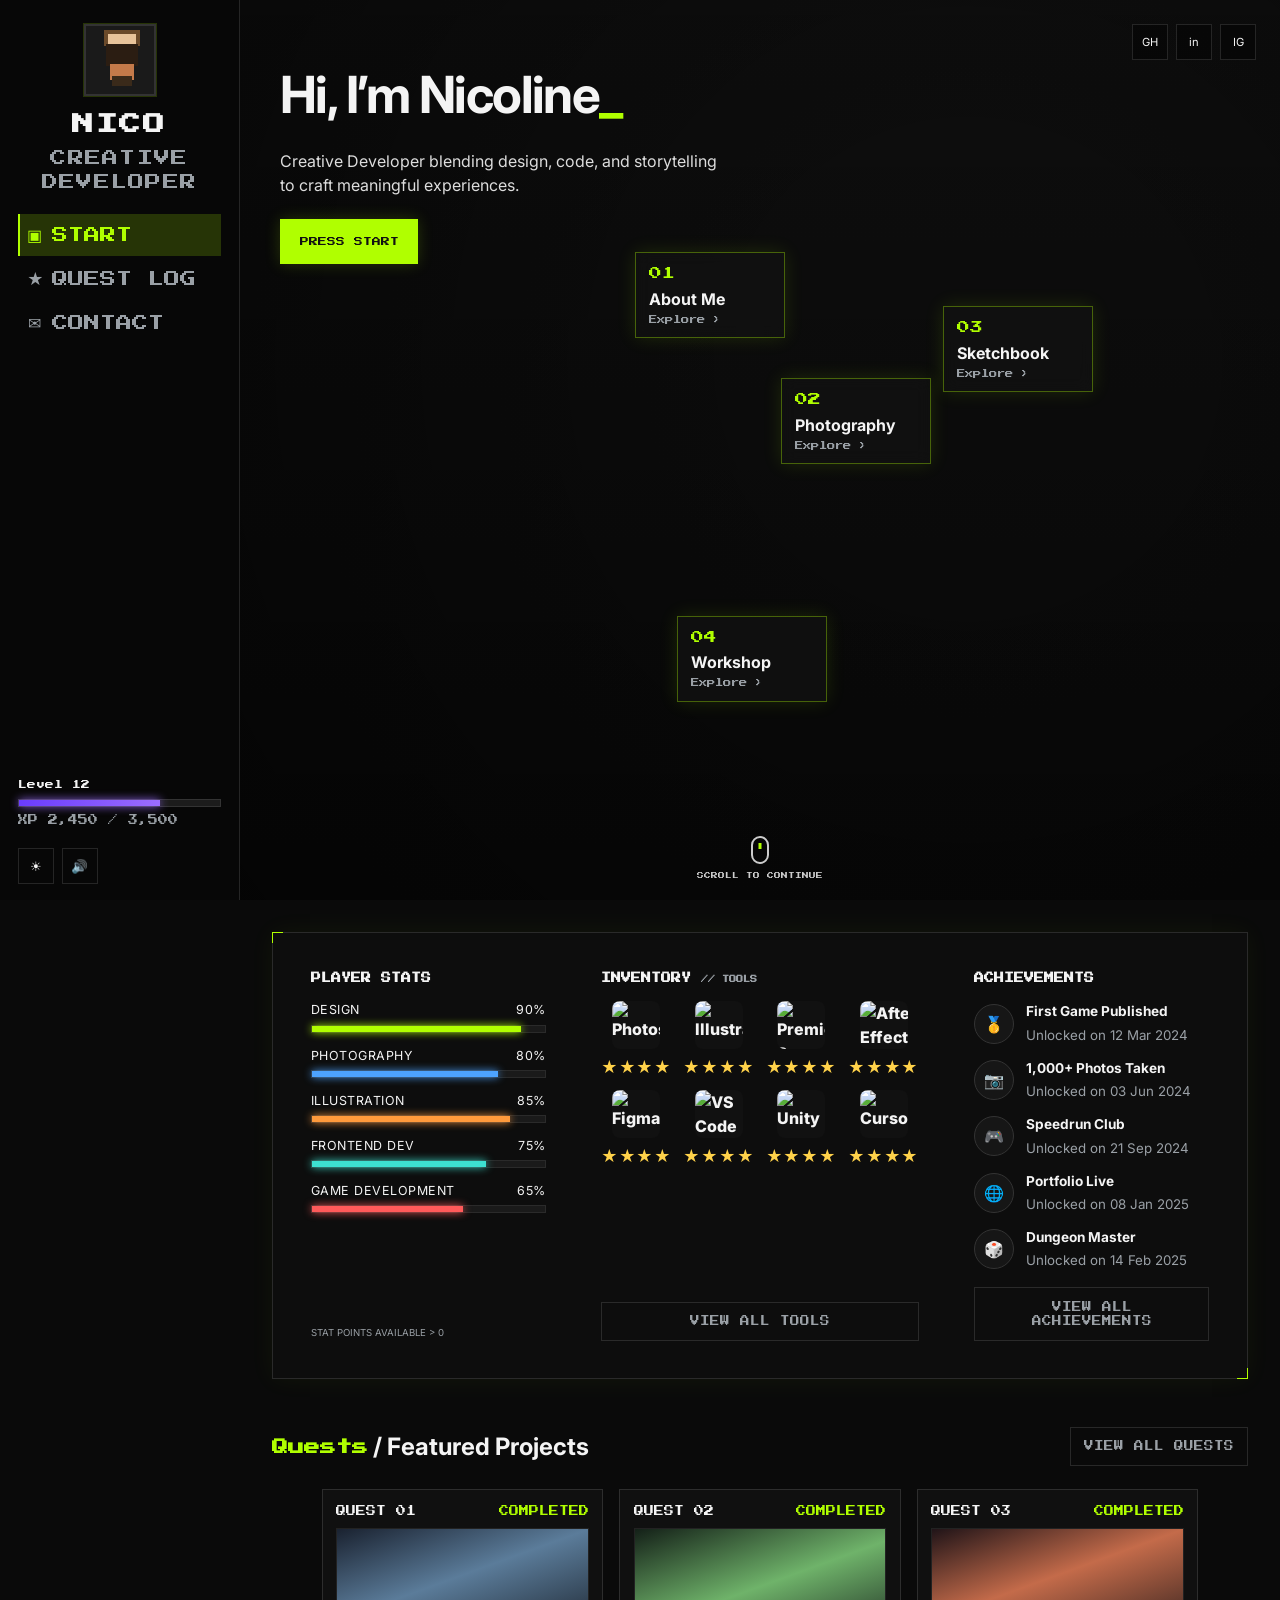
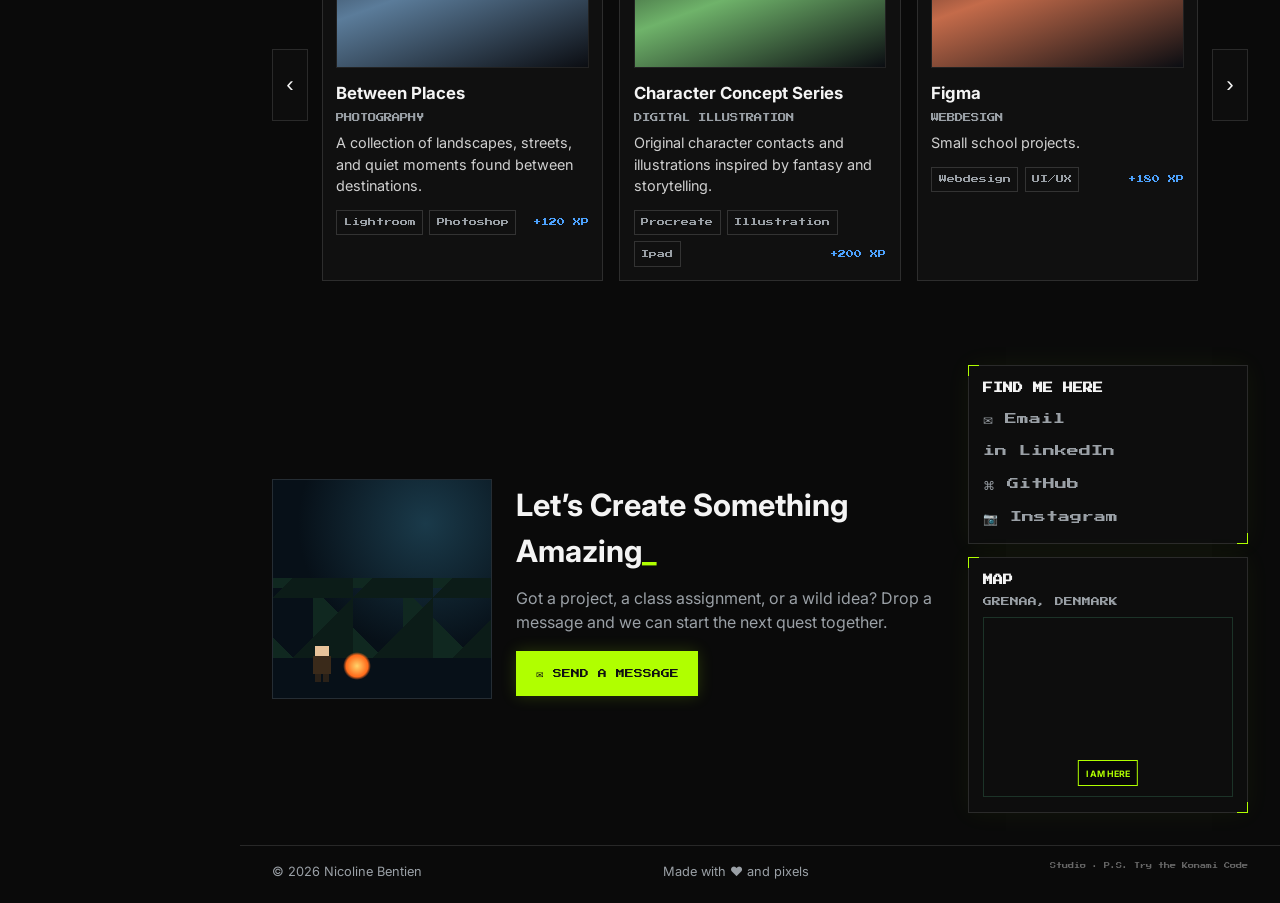
==== Home-page.html @ 32f0dfa7 "Add files via upload" ====
<!DOCTYPE html>
<html lang="en">
<head>
  <!--
    HEAD = the "behind the scenes" of the page.
    Browsers read this first: fonts, CSS file, page title, and how it should
    look on phones.
  -->
  <meta charset="UTF-8">
  <meta name="viewport" content="width=device-width, initial-scale=1.0">
  <title>NICO — Creative Developer</title>

  <!-- Google Fonts: Inter = readable body text. Press Start 2P = pixel/game titles. -->
  <link rel="preconnect" href="https://fonts.googleapis.com">
  <link rel="preconnect" href="https://fonts.gstatic.com" crossorigin>
  <link href="https://fonts.googleapis.com/css2?family=Inter:wght@400;500;600;700&family=Press+Start+2P&display=swap" rel="stylesheet">

  <!-- Your styles live in styles.css (this is the file the browser actually uses). -->
  <link rel="stylesheet" href="styles.css">
</head>

<body data-page="home">
  <!--
    ============================================================
    SIDEBAR
    Stays on the left while you scroll (position: sticky in CSS).
    You already started this in your first version — same idea,
    just with icons, XP bar, and links that jump to sections.
    ============================================================
  -->
  <aside id="Sidebar" class="sidebar">
    <a class="css-profile" href="#start">
      <!-- Put your own pixel portrait in assets/custom/avatar.png -->
      <div class="css-prof-pic">
        <img class="avatar-img" src="assets/custom/avatar.png" alt="Pixel avatar of Nicoline" />
        <div class="pixel-avatar" aria-hidden="true"></div>
      </div>
      <div class="Name-text">
        <h1 class="css-name">NICO</h1>
        <p class="css-role">Creative Developer</p>
      </div>
    </a>

    <!-- Navigation: Start, quest log, and contact stay here.
         About me / Photography / Sketchbook / Workshop live on the hotspot cards. -->
    <nav class="Nav-bar" aria-label="Main">
      <ul class="nav-text">
        <li><a class="nav-link is-active" href="#start" data-section="start"><span class="nav-ico" aria-hidden="true">▣</span> Start</a></li>
        <li><a class="nav-link" href="#quests" data-section="quests"><span class="nav-ico" aria-hidden="true">★</span> Quest log</a></li>
        <li><a class="nav-link" href="#contact" data-section="contact"><span class="nav-ico" aria-hidden="true">✉</span> Contact</a></li>
      </ul>
    </nav>

    <!-- Fake RPG progress so the sidebar feels like a game HUD. -->
    <div class="sidebar-stats">
      <p class="level-label">Level 12</p>
      <div class="xp-track" aria-hidden="true">
        <div class="xp-fill"></div>
      </div>
      <p class="xp-text">XP 2,450 / 3,500</p>
    </div>

    <div class="sidebar-footer">
      <!-- These buttons are wired up in script.js -->
      <button type="button" id="theme-toggle" class="icon-btn" title="Toggle theme" aria-label="Toggle theme">☀</button>
      <button type="button" id="sound-toggle" class="icon-btn" title="Toggle sound" aria-label="Toggle sound" aria-pressed="true">🔊</button>
    </div>
  </aside>

  <!--
    ============================================================
    MAIN CONTENT
    Everything to the right of the sidebar: hero, stats, quests, contact.
    ============================================================
  -->
  <main class="main">

    <!--
      HERO / START
      Full-screen intro. Background is a desk photo. The floating cards
      are "hotspots" that link to later sections, like clickable labels
      on objects in a game.
    -->
    <section id="start" class="hero">
      <div class="hero-bg" role="img" aria-label="Moody desk setup with laptop, camera, sketchbook and controller"></div>
      <div class="hero-dim"></div>

      <div class="hero-copy">
        <h2 class="hero-title">Hi, I’m Nicoline<span class="cursor">_</span></h2>
        <p class="hero-bio">Creative Developer blending design, code, and storytelling to craft meaningful experiences.</p>
        <a class="btn-start" href="#dashboard">Press Start</a>
      </div>

      <div class="hero-social">
        <a href="https://github.com" target="_blank" rel="noopener noreferrer" aria-label="GitHub">GH</a>
        <a href="https://linkedin.com" target="_blank" rel="noopener noreferrer" aria-label="LinkedIn">in</a>
        <a href="https://instagram.com" target="_blank" rel="noopener noreferrer" aria-label="Instagram">IG</a>
      </div>

      <!-- Hotspots: About me first, then the gallery underpages. -->
      <a class="hotspot hs-01" href="about.html">
        <span class="hs-num">01</span>
        <span class="hs-title">About Me</span>
        <span class="hs-link">Explore ›</span>
      </a>
      <a class="hotspot hs-02" href="photography.html">
        <span class="hs-num">02</span>
        <span class="hs-title">Photography</span>
        <span class="hs-link">Explore ›</span>
      </a>
      <a class="hotspot hs-03" href="sketchbook.html">
        <span class="hs-num">03</span>
        <span class="hs-title">Sketchbook</span>
        <span class="hs-link">Explore ›</span>
      </a>
      <a class="hotspot hs-04" href="workshop.html">
        <span class="hs-num">04</span>
        <span class="hs-title">Workshop</span>
        <span class="hs-link">Explore ›</span>
      </a>

      <a class="scroll-hint" href="#dashboard">
        <span class="mouse"></span>
        Scroll to continue
      </a>
    </section>

    <!--
      DASHBOARD
      Three columns like an RPG menu: skills, tools, achievements.
      Player stats, tools, and achievements stay on the home HUD.
      About me and the galleries open from the hotspot cards.
    -->
    <section id="dashboard" class="dashboard hud-box">
      <article class="panel">
        <h3 class="panel-title">Player Stats</h3>
        <ul class="stat-list">
          <li>
            <div class="stat-row"><span>Design</span><span>90%</span></div>
            <div class="bar"><span class="bar-fill bar-green" style="width:90%"></span></div>
          </li>
          <li>
            <div class="stat-row"><span>Photography</span><span>80%</span></div>
            <div class="bar"><span class="bar-fill bar-blue" style="width:80%"></span></div>
          </li>
          <li>
            <div class="stat-row"><span>Illustration</span><span>85%</span></div>
            <div class="bar"><span class="bar-fill bar-orange" style="width:85%"></span></div>
          </li>
          <li>
            <div class="stat-row"><span>Frontend Dev</span><span>75%</span></div>
            <div class="bar"><span class="bar-fill bar-cyan" style="width:75%"></span></div>
          </li>
          <li>
            <div class="stat-row"><span>Game Development</span><span>65%</span></div>
            <div class="bar"><span class="bar-fill bar-red" style="width:65%"></span></div>
          </li>
        </ul>
        <p class="panel-foot">Stat points available &gt; 0</p>
      </article>

      <article id="workshop" class="panel">
        <h3 class="panel-title">Inventory <span class="muted">// Tools</span></h3>
        <div class="tool-grid">
          <div class="tool-card">
            <span class="tool-badge"><img src="assets/tools/photoshop.svg" alt="Photoshop"></span>
            <span class="stars">★★★★</span>
          </div>
          <div class="tool-card">
            <span class="tool-badge"><img src="assets/tools/illustrator.svg" alt="Illustrator"></span>
            <span class="stars">★★★★</span>
          </div>
          <div class="tool-card">
            <span class="tool-badge"><img src="assets/tools/premiere.svg" alt="Premiere Pro"></span>
            <span class="stars">★★★★</span>
          </div>
          <div class="tool-card">
            <span class="tool-badge"><img src="assets/tools/after-effects.svg" alt="After Effects"></span>
            <span class="stars">★★★★</span>
          </div>
          <div class="tool-card">
            <span class="tool-badge"><img src="assets/tools/figma.svg" alt="Figma"></span>
            <span class="stars">★★★★</span>
          </div>
          <div class="tool-card">
            <span class="tool-badge"><img src="assets/tools/vscode.svg" alt="VS Code"></span>
            <span class="stars">★★★★</span>
          </div>
          <div class="tool-card">
            <span class="tool-badge"><img src="assets/tools/unity.svg" alt="Unity"></span>
            <span class="stars">★★★★</span>
          </div>
          <div class="tool-card">
            <span class="tool-badge"><img src="assets/tools/cursor.svg" alt="Cursor"></span>
            <span class="stars">★★★★</span>
          </div>
        </div>
        <a class="ghost-btn" href="#workshop">View all tools</a>
      </article>

      <article id="gallery" class="panel">
        <h3 class="panel-title">Achievements</h3>
        <ul class="achieve-list">
          <li>
            <span class="badge-icon gold">🥇</span>
            <div>
              <strong>First Game Published</strong>
              <small>Unlocked on 12 Mar 2024</small>
            </div>
          </li>
          <li>
            <span class="badge-icon blue">📷</span>
            <div>
              <strong>1,000+ Photos Taken</strong>
              <small>Unlocked on 03 Jun 2024</small>
            </div>
          </li>
          <li>
            <span class="badge-icon orange">🎮</span>
            <div>
              <strong>Speedrun Club</strong>
              <small>Unlocked on 21 Sep 2024</small>
            </div>
          </li>
          <li>
            <span class="badge-icon green">🌐</span>
            <div>
              <strong>Portfolio Live</strong>
              <small>Unlocked on 08 Jan 2025</small>
            </div>
          </li>
          <li>
            <span class="badge-icon purple">🎲</span>
            <div>
              <strong>Dungeon Master</strong>
              <small>Unlocked on 14 Feb 2025</small>
            </div>
          </li>
        </ul>
        <a class="ghost-btn" href="#gallery">View all achievements</a>
      </article>
    </section>

    <!-- Hidden landing spots so Sketchbook / Games nav still work. -->
    <div id="sketchbook" class="anchor-offset"></div>
    <div id="games" class="anchor-offset"></div>

    <!--
      QUEST LOG (featured projects)
      Each card = one project. The arrows slide the row in script.js.
    -->
    <section id="quests" class="quests">
      <div class="section-head">
        <h2><span class="pixel-kicker">Quests</span> / Featured Projects</h2>
        <a class="ghost-btn" href="#quests">View all quests</a>
      </div>

      <div class="quest-wrap">
        <button type="button" class="quest-arrow prev" aria-label="Previous projects">‹</button>

        <div class="quest-track" id="quest-track">
          <a class="quest-card" href="album.html?gallery=photography&amp;album=between-places" data-gallery="photography" data-album="between-places">
            <div class="quest-meta"><span>Quest 01</span><span class="tag-done">Completed</span></div>
            <div class="quest-art art-photo"><img class="quest-cover" alt=""></div>
            <h3>Between Places</h3>
            <p class="quest-cat">Photography</p>
            <p class="quest-desc">A collection of landscapes, streets, and quiet moments found between destinations.</p>
            <div class="quest-foot">
              <span class="chip">Lightroom</span>
              <span class="chip">Photoshop</span>
              <span class="xp">+120 XP</span>
            </div>
          </a>

          <a class="quest-card" href="album.html?gallery=sketchbook&amp;album=characters" data-gallery="sketchbook" data-album="characters">
            <div class="quest-meta"><span>Quest 02</span><span class="tag-done">Completed</span></div>
            <div class="quest-art art-web"><img class="quest-cover" alt=""></div>
            <h3>Character Concept Series</h3>
            <p class="quest-cat">Digital Illustration</p>
            <p class="quest-desc">Original character contacts and illustrations inspired by fantasy and storytelling.</p>
            <div class="quest-foot">
              <span class="chip">Procreate</span>
              <span class="chip">Illustration</span>
              <span class="chip">Ipad</span>
              <span class="xp">+200 XP</span>
            </div>
          </a>

          <a class="quest-card" href="album.html?gallery=workshop&amp;album=builds" data-gallery="workshop" data-album="builds">
            <div class="quest-meta"><span>Quest 03</span><span class="tag-done">Completed</span></div>
            <div class="quest-art art-game"><img class="quest-cover" alt=""></div>
            <h3>Figma</h3>
            <p class="quest-cat">Webdesign</p>
            <p class="quest-desc">Small school projects.</p>
            <div class="quest-foot">
              <span class="chip">Webdesign</span>
              <span class="chip">UI/UX</span>
              <span class="xp">+180 XP</span>
            </div>
          </a>
        </div>

        <button type="button" class="quest-arrow next" aria-label="Next projects">›</button>
      </div>
    </section>

    <!--
      CONTACT + FOOTER
      Left: campfire illustration (CSS). Center: call to action.
      Right: links + a fake mini-map.
    -->
    <section id="contact" class="contact">
      <div class="campfire" aria-hidden="true">
        <div class="camp-sky"></div>
        <div class="camp-mountains"></div>
        <div class="camp-fire"></div>
        <div class="camp-hero"></div>
      </div>

      <div class="contact-copy">
        <h2>Let’s Create Something Amazing<span class="cursor">_</span></h2>
        <p>Got a project, a class assignment, or a wild idea? Drop a message and we can start the next quest together.</p>
        <a class="btn-start" href="mailto:hello@example.com">✉ Send a message</a>
      </div>

      <div class="contact-side">
        <div class="hud-box mini">
          <h3 class="panel-title">Find Me Here</h3>
          <ul class="find-me">
            <li><a href="mailto:hello@example.com">✉ Email</a></li>
            <li><a href="https://linkedin.com" target="_blank" rel="noopener noreferrer">in LinkedIn</a></li>
            <li><a href="https://github.com" target="_blank" rel="noopener noreferrer">⌘ GitHub</a></li>
            <li><a href="https://instagram.com" target="_blank" rel="noopener noreferrer">📷 Instagram</a></li>
          </ul>
        </div>
        <div class="hud-box mini map-box">
          <h3 class="panel-title">Map</h3>
          <p class="map-caption" id="map-caption">Grenaa, Denmark</p>
          <div class="mini-map">
            <iframe
              id="location-map"
              title="Map of my current location"
              loading="lazy"
              referrerpolicy="no-referrer-when-downgrade"
              src="https://www.google.com/maps?q=56.4157,10.8783&z=12&output=embed"
            ></iframe>
            <span class="pin">I am here</span>
          </div>
        </div>
      </div>
    </section>

    <footer class="site-footer">
      <p>© 2026 Nicoline Bentien</p>
      <p>Made with ♥ and pixels</p>
      <p class="easter"><a href="studio.html">Studio</a> · P.S. Try the Konami Code</p>
    </footer>
  </main>

  <!-- Popup that appears if someone types ↑↑↓↓←→←→BA (see script.js). -->
  <div id="secret" class="secret" hidden>
    <p>SECRET UNLOCKED</p>
    <p class="secret-xp">+500 XP</p>
  </div>

  <script src="gallery-data.js"></script>
  <script src="script.js"></script>
</body>
</html>
---- styles.css ----
/* ============================================================
   GLOBAL SETUP
   These rules apply to the whole page: colors, fonts, and
   resetting default browser spacing.
   ============================================================ */

:root {
  --bg: #0a0a0a;
  --panel: rgba(18, 18, 18, 0.82);
  --text: #f4f4f4;
  --muted: #9aa0a6;
  --neon: #b0ff00;
  --neon-dim: rgba(176, 255, 0, 0.18);
  --line: rgba(255, 255, 255, 0.12);
  --sidebar-w: 240px;
  --blue: #4da3ff;
  --orange: #ff9a3c;
  --cyan: #3de0d0;
  --red: #ff5a5a;
  --purple: #9b6dff;
}

/* Light theme: script.js adds .light to <body> when you click the sun. */
body.light {
  --bg: #e8e6dc;
  --panel: rgba(255, 255, 255, 0.86);
  --text: #161616;
  --muted: #5a5a5a;
  --line: rgba(0, 0, 0, 0.12);
}

* {
  box-sizing: border-box;
  margin: 0;
  padding: 0;
}

html {
  scroll-behavior: smooth;
}

body {
  min-height: 100vh;
  display: flex;
  background: var(--bg);
  color: var(--text);
  font-family: Inter, system-ui, sans-serif;
  line-height: 1.5;
}

img {
  max-width: 100%;
  display: block;
}

a {
  color: inherit;
  text-decoration: none;
}

ul {
  list-style: none;
}

/* Pixel font for HUD labels (titles, buttons, stats). */
.About-me-section,
.panel-title,
.css-name,
.css-role,
.level-label,
.xp-text,
.btn-start,
.ghost-btn,
.nav-link,
.hs-num,
.hs-link,
.pixel-kicker,
.tag-done,
.chip,
.xp,
.quest-cat,
.quest-meta,
.easter,
.secret,
.scroll-hint,
.find-me a,
.map-caption {
  font-family: "Press Start 2P", monospace;
}

/* ============================================================
   SIDEBAR
   Fixed column on the left. flex-direction: column stacks
   avatar, menu, XP, then the tiny buttons at the bottom.
   ============================================================ */

.sidebar {
  position: sticky;
  top: 0;
  width: var(--sidebar-w);
  height: 100vh;
  flex-shrink: 0;
  display: flex;
  flex-direction: column;
  gap: 1.25rem;
  padding: 1.5rem 1.1rem 1rem;
  border-right: 1px solid var(--line);
  background: #070707;
  z-index: 20;
}

.css-profile {
  display: grid;
  justify-items: center;
  gap: 0.75rem;
  text-align: center;
}

.css-prof-pic {
  width: 72px;
  height: 72px;
  position: relative;
}

.avatar-img {
  position: absolute;
  inset: 0;
  width: 72px;
  height: 72px;
  object-fit: cover;
  image-rendering: pixelated;
  border: 2px solid #333;
  display: none;
  z-index: 1;
}

.avatar-img.is-ready {
  display: block;
}

.avatar-img.is-ready + .pixel-avatar {
  display: none;
}

/* Simple pixel character: stacked colored blocks. */
.pixel-avatar {
  width: 72px;
  height: 72px;
  image-rendering: pixelated;
  background:
    linear-gradient(#3a2a1a 0 10px, transparent 10px) 26px 50px / 20px 14px no-repeat,
    linear-gradient(#c47a4a 0 100%) 24px 38px / 24px 16px no-repeat,
    linear-gradient(#2b1d12 0 100%) 20px 18px / 32px 22px no-repeat,
    linear-gradient(#e8c39a 0 100%) 22px 8px / 28px 18px no-repeat,
    linear-gradient(#6b4a2a 0 100%) 18px 4px / 36px 16px no-repeat,
    #1a1a1a;
  border: 2px solid #333;
  box-shadow: 0 0 0 1px var(--neon-dim);
}

.css-name {
  font-size: 1.35rem;
  letter-spacing: 0.08em;
}

.css-role {
  margin-top: 0.35rem;
  font-size: 0.rem;
  color: var(--muted);
  letter-spacing: 0.08em;
  text-transform: uppercase;
}

.nav-text {
  display: flex;
  flex-direction: column;
  gap: 0.15rem;
}

.nav-link {
  display: flex;
  align-items: center;
  gap: 0.55rem;
  padding: 0.55rem 0.45rem;
  font-size: 0.rem;
  color: var(--muted);
  text-transform: uppercase;
  border-left: 2px solid transparent;
}

.nav-link:hover,
.nav-link.is-active {
  color: var(--neon);
  border-left-color: var(--neon);
  background: var(--neon-dim);
}

.nav-ico {
  width: 1rem;
  text-align: center;
  font-family: Inter, sans-serif;
}

.sidebar-stats {
  margin-top: auto;
}

.level-label {
  font-size: 0.55rem;
  margin-bottom: 0.45rem;
}

.xp-track {
  height: 8px;
  background: #1c1c1c;
  border: 1px solid #333;
}

.xp-fill {
  width: 70%;
  height: 100%;
  background: linear-gradient(90deg, #6a3cff, var(--purple));
  box-shadow: 0 0 10px var(--purple);
}

.xp-text {
  margin-top: 0.4rem;
  font-size: 0.62rem;
  color: var(--muted);
}

.sidebar-footer {
  display: flex;
  gap: 0.5rem;
}

.icon-btn {
  width: 36px;
  height: 36px;
  border: 1px solid var(--line);
  background: transparent;
  color: var(--text);
  cursor: pointer;
}

.icon-btn:hover,
.icon-btn[aria-pressed="false"] {
  border-color: var(--neon);
  color: var(--neon);
}

/* ============================================================
   MAIN + HERO
   flex: 1 makes this column fill the rest of the screen.
   The hero is 100vh so the desk photo fills the first view.
   ============================================================ */

.main {
  flex: 1;
  min-width: 0;
}

.hero {
  position: relative;
  min-height: 100vh;
  overflow: hidden;
}

.hero-bg {
  position: absolute;
  inset: 0;
  background:
    linear-gradient(180deg, rgba(0, 0, 0, 0.2), rgba(0, 0, 0, 0.55)),
    url("https://images.unsplash.com/photo-1516321318423-f06f85e504b3?auto=format&fit=crop&w=1800&q=80") center / cover no-repeat,
    #111;
}

.hero-dim {
  position: absolute;
  inset: 0;
  background: radial-gradient(circle at 70% 40%, transparent 20%, rgba(0, 0, 0, 0.45) 100%);
  pointer-events: none;
}

.hero-copy {
  position: relative;
  z-index: 2;
  max-width: 520px;
  padding: 3.5rem 2.5rem 0;
}

.hero-title {
  font-size: clamp(2rem, 4vw, 3.4rem);
  font-weight: 700;
  letter-spacing: -0.03em;
}

.cursor {
  color: var(--neon);
  animation: blink 1s steps(1) infinite;
}

@keyframes blink {
  50% { opacity: 0; }
}

.hero-bio {
  margin: 1rem 0 1.4rem;
  color: #ddd;
}

.btn-start {
  display: inline-block;
  padding: 0.85rem 1.1rem;
  border: 2px solid var(--neon);
  color: #111;
  background: var(--neon);
  font-size: 0.55rem;
  text-transform: uppercase;
  box-shadow: 0 0 16px var(--neon-dim);
}

.btn-start:hover {
  background: transparent;
  color: var(--neon);
}

.hero-social {
  position: absolute;
  top: 1.5rem;
  right: 1.5rem;
  z-index: 2;
  display: flex;
  gap: 0.5rem;
}

.hero-social a {
  width: 36px;
  height: 36px;
  display: grid;
  place-items: center;
  border: 1px solid var(--line);
  background: rgba(0, 0, 0, 0.4);
  font-size: 0.7rem;
}

/* Hotspots: glass cards placed with % so they sit over the photo. */
.hotspot {
  position: absolute;
  z-index: 2;
  min-width: 150px;
  padding: 0.7rem 0.8rem;
  background: var(--panel);
  border: 1px solid rgba(176, 255, 0, 0.35);
  backdrop-filter: blur(8px);
  box-shadow: 0 0 18px rgba(176, 255, 0, 0.12);
  display: grid;
  gap: 0.2rem;
}

.hotspot:hover {
  border-color: var(--neon);
  transform: translateY(-2px);
}

.hs-num {
  font-size: 0.80rem;
  color: var(--neon);
}

.hs-title {
  font-weight: 700;
}

.hs-link {
  font-size: 0.52rem;
  color: var(--muted);
}

.hs-01 { top: 28%; left: 38%; }
.hs-02 { top: 42%; left: 52%; }
.hs-03 { top: 34%; right: 18%; }
.hs-04 { bottom: 22%; left: 42%; }

.scroll-hint {
  position: absolute;
  left: 50%;
  bottom: 1.2rem;
  transform: translateX(-50%);
  z-index: 2;
  display: grid;
  justify-items: center;
  gap: 0.4rem;
  font-size: 0.42rem;
  color: #ccc;
  text-transform: uppercase;
}

.mouse {
  width: 18px;
  height: 28px;
  border: 2px solid #ccc;
  border-radius: 10px;
  position: relative;
}

.mouse::after {
  content: "";
  position: absolute;
  top: 5px;
  left: 50%;
  width: 3px;
  height: 6px;
  background: var(--neon);
  transform: translateX(-50%);
  animation: wheel 1.2s infinite;
}

@keyframes wheel {
  to { transform: translate(-50%, 8px); opacity: 0; }
}

/* ============================================================
   DASHBOARD (3 columns)
   hud-box draws the thin glowing border + corner ticks.
   ============================================================ */

.dashboard {
  display: grid;
  grid-template-columns: repeat(3, 1fr);
  gap: 1.25rem;
  margin: 2rem;
  padding: 1.25rem;
}

.hud-box {
  position: relative;
  border: 1px solid var(--line);
  background: #0d0d0d;
  box-shadow: 0 0 24px rgba(176, 255, 0, 0.05);
}

.hud-box::before,
.hud-box::after {
  content: "";
  position: absolute;
  width: 10px;
  height: 10px;
  border: 1px solid var(--neon);
}

.hud-box::before { top: -1px; left: -1px; border-right: 0; border-bottom: 0; }
.hud-box::after { bottom: -1px; right: -1px; border-left: 0; border-top: 0; }

.panel {
  padding: 1.1rem;
  display: flex;
  flex-direction: column;
  gap: 1rem;
}

.About-me-section {
	font-size: 1rem;
	text-transform: uppercase;
}

.panel-title {
  font-size: 0.62rem;
  text-transform: uppercase;
}

.muted {
  color: var(--muted);
  font-size: 0.45rem;
}

.stat-list {
  display: grid;
  gap: 0.85rem;
}

.stat-row {
  display: flex;
  justify-content: space-between;
  font-size: 0.78rem;
  text-transform: uppercase;
  letter-spacing: 0.04em;
}

.bar {
  margin-top: 0.3rem;
  height: 8px;
  background: #1a1a1a;
  border: 1px solid #2a2a2a;
}

.bar-fill {
  display: block;
  height: 100%;
}

.bar-green { background: var(--neon); box-shadow: 0 0 8px var(--neon); }
.bar-blue { background: var(--blue); box-shadow: 0 0 8px var(--blue); }
.bar-orange { background: var(--orange); box-shadow: 0 0 8px var(--orange); }
.bar-cyan { background: var(--cyan); box-shadow: 0 0 8px var(--cyan); }
.bar-red { background: var(--red); box-shadow: 0 0 8px var(--red); }

.panel-foot,
.ghost-btn {
  margin-top: auto;
  font-size: 0.6rem;
  color: var(--muted);
  text-transform: uppercase;
}

.ghost-btn {
  display: inline-block;
  padding: 0.7rem 0.8rem;
  border: 1px solid var(--line);
  text-align: center;
}

.ghost-btn:hover {
  border-color: var(--neon);
  color: var(--neon);
}

.tool-grid {
  display: grid;
  grid-template-columns: repeat(4, 1fr);
  gap: 0.7rem;
}

.tool-card {
  display: grid;
  justify-items: center;
  gap: 0.35rem;
}

.tool-badge {
  width: 48px;
  height: 48px;
  display: grid;
  place-items: center;
  font-weight: 800;
  border-radius: 8px;
  overflow: hidden;
  background: #111;
}

.tool-badge img {
  width: 100%;
  height: 100%;
  object-fit: contain;
}

.ps { background: #31a8ff; color: #003366; }
.ai { background: #ff9a00; color: #3a1d00; }
.pr { background: #9999ff; color: #1a1450; }
.ae { background: #9999ff; color: #1a1450; }
.fig { background: #1e1e1e; color: #a259ff; border: 1px solid #a259ff; }
.vs { background: #0078d4; color: #fff; }
.un { background: #222; color: #fff; border: 1px solid #888; }
.bl { background: #7b53c1; color: #fff; }

.stars {
  color: #ffd24a;
  font-size: 1rem;
  letter-spacing: 0.05em;
}

.achieve-list {
  display: grid;
  gap: 0.75rem;
}

.achieve-list li {
  display: flex;
  gap: 0.7rem;
  align-items: center;
}

.badge-icon {
  width: 40px;
  height: 40px;
  border-radius: 50%;
  display: grid;
  place-items: center;
  background: #161616;
  border: 1px solid #333;
}

.achieve-list strong {
  display: block;
  font-size: 0.85rem;
}

.achieve-list small {
  color: var(--muted);
}

.anchor-offset,
#start,
#quests,
#contact {
  scroll-margin-top: 1rem;
}

/* ============================================================
   QUESTS
   The track is a horizontal row. Overflow is hidden so only
   a few cards show; JS scrolls it left/right.
   ============================================================ */

.quests {
  padding: 1rem 2rem 3rem;
}

.section-head {
  display: flex;
  justify-content: space-between;
  align-items: center;
  gap: 1rem;
  margin-bottom: 1.2rem;
}

.pixel-kicker {
  color: var(--neon);
  font-size: 1rem;
}

.quest-wrap {
  display: grid;
  grid-template-columns: auto 1fr auto;
  align-items: center;
  gap: 0.6rem;
}

.quest-track {
  display: grid;
  grid-auto-flow: column;
  grid-auto-columns: minmax(280px, 1fr);
  gap: 1rem;
  overflow-x: auto;
  scroll-behavior: smooth;
  padding: 0.25rem;
}

.quest-card {
  display: block;
  border: 1px solid var(--line);
  background: #101010;
  padding: 0.85rem;
  color: inherit;
}

.quest-card:hover {
  border-color: var(--neon);
}

.quest-meta {
  display: flex;
  justify-content: space-between;
  font-size: 0.62rem;
  margin-bottom: 0.6rem;
  text-transform: uppercase;
}

.tag-done {
  color: var(--neon);
}

.quest-art {
  height: 140px;
  margin-bottom: 0.8rem;
  border: 1px solid #222;
  overflow: hidden;
  position: relative;
}

.quest-cover {
  width: 100%;
  height: 100%;
  object-fit: cover;
  object-position: center;
  display: none;
}

.quest-cover.is-ready {
  display: block;
}

.art-photo { background: linear-gradient(160deg, #1a2230, #5b7c9a 40%, #0b0d12); }
.art-web { background: linear-gradient(160deg, #142018, #6fb36a 45%, #0b0d12); }
.art-game { background: linear-gradient(160deg, #201418, #c46b4a 40%, #0b0d12); }

.quest-card h3 {
  font-size: 1.05rem;
}

.quest-cat {
  margin: 0.35rem 0 0.5rem;
  font-size: 0.52rem;
  color: var(--muted);
  text-transform: uppercase;
}

.quest-desc {
  color: #cfcfcf;
  font-size: 0.9rem;
  margin-bottom: 0.8rem;
}

.quest-foot {
  display: flex;
  flex-wrap: wrap;
  gap: 0.4rem;
  align-items: center;
}

.chip {
  font-size: 0.5rem;
  padding: 0.35rem 0.4rem;
  border: 1px solid #333;
  color: var(--muted);
}

.xp {
  margin-left: auto;
  font-size: 0.5rem;
  color: var(--blue);
}

.quest-arrow {
  width: 36px;
  height: 72px;
  border: 1px solid var(--line);
  background: #0d0d0d;
  color: var(--text);
  font-size: 1.4rem;
  cursor: pointer;
}

.quest-arrow:hover {
  border-color: var(--neon);
  color: var(--neon);
}

/* ============================================================
   CONTACT + FOOTER
   ============================================================ */

.contact {
  display: grid;
  grid-template-columns: 220px 1fr 280px;
  gap: 1.5rem;
  align-items: center;
  padding: 2rem;
}

.campfire {
  height: 220px;
  position: relative;
  overflow: hidden;
  border: 1px solid var(--line);
  background: #071018;
}

.camp-sky {
  position: absolute;
  inset: 0;
  background: radial-gradient(circle at 70% 20%, #1a3a4a 0, #071018 55%);
}

.camp-mountains {
  position: absolute;
  bottom: 40px;
  left: 0;
  right: 0;
  height: 80px;
  background:
    linear-gradient(135deg, transparent 50%, #0c1c18 50%) 0 20px / 80px 80px,
    linear-gradient(-135deg, transparent 50%, #102820 50%) 40px 10px / 90px 90px;
}

.camp-fire {
  position: absolute;
  bottom: 18px;
  left: 70px;
  width: 28px;
  height: 28px;
  background: radial-gradient(circle, #ffd36a, #ff6a1a 55%, transparent 70%);
  filter: blur(0.4px);
  animation: flicker 0.8s infinite alternate;
}

@keyframes flicker {
  to { transform: scale(1.15); opacity: 0.8; }
}

.camp-hero {
  position: absolute;
  bottom: 16px;
  left: 38px;
  width: 22px;
  height: 36px;
  background:
    linear-gradient(#e8c39a, #e8c39a) 4px 0 / 14px 10px no-repeat,
    linear-gradient(#3a2a1a, #3a2a1a) 2px 10px / 18px 18px no-repeat,
    linear-gradient(#2a2118, #2a2118) 4px 28px / 6px 8px no-repeat,
    linear-gradient(#2a2118, #2a2118) 12px 28px / 6px 8px no-repeat;
}

.contact-copy h2 {
  font-size: clamp(1.4rem, 2.4vw, 2rem);
  margin-bottom: 0.7rem;
}

.contact-copy p {
  color: var(--muted);
  margin-bottom: 1.1rem;
  max-width: 420px;
}

.contact-side {
  display: grid;
  gap: 0.8rem;
}

.mini {
  padding: 0.9rem;
}

.find-me {
  display: grid;
  gap: 0.55rem;
  margin-top: 0.7rem;
}

.find-me a {
  font-size: 0.75rem;
  color: var(--muted);
}

.find-me a:hover {
  color: var(--neon);
}

.map-caption {
  margin-top: 0.45rem;
  font-size: 0.55rem;
  color: var(--muted);
  text-transform: uppercase;
}

.mini-map {
  margin-top: 0.6rem;
  height: 180px;
  border: 1px solid #1c3328;
  position: relative;
  overflow: hidden;
}

.mini-map iframe {
  width: 100%;
  height: 100%;
  border: 0;
  filter: grayscale(0.25) saturate(0.9) brightness(0.85);
}

.pin {
  position: absolute;
  left: 50%;
  bottom: 10px;
  transform: translateX(-50%);
  font-size: 0.55rem;
  color: var(--neon);
  font-weight: 700;
  background: rgba(7, 7, 7, 0.82);
  border: 1px solid var(--neon);
  padding: 0.35rem 0.45rem;
  pointer-events: none;
  text-transform: uppercase;
}

.site-footer {
  display: flex;
  justify-content: space-between;
  gap: 1rem;
  padding: 1rem 2rem 1.4rem;
  border-top: 1px solid var(--line);
  font-size: 0.8rem;
  color: var(--muted);
}

.easter {
  font-size: 0.38rem;
  color: #666;
}

.secret {
  position: fixed;
  inset: 0;
  display: grid;
  place-content: center;
  background: rgba(0, 0, 0, 0.8);
  z-index: 50;
  text-align: center;
  gap: 0.8rem;
  font-size: 1rem;
  color: var(--neon);
}

.secret[hidden] {
  display: none;
}

.secret-xp {
  color: var(--blue);
}

/* ============================================================
   RESPONSIVE
   On smaller screens the sidebar becomes a top bar so the
   page still works on a phone.
   ============================================================ */

@media (max-width: 1100px) {
  .dashboard,
  .contact {
    grid-template-columns: 1fr;
  }

  .hs-01, .hs-02, .hs-03, .hs-04 {
    position: relative;
    top: auto;
    left: auto;
    right: auto;
    bottom: auto;
  }

  .hero {
    display: flex;
    flex-direction: column;
  }

  .hero .hotspot {
    margin: 0.4rem 1rem;
  }
}

.easter a {
  color: inherit;
}

.gallery-main {
  padding: 2rem;
}

.gallery-head {
  padding: 1.2rem 1.3rem;
  margin-bottom: 1.2rem;
}

.gallery-head h1 {
  margin: 0.4rem 0 0.6rem;
  font-size: clamp(1.6rem, 3vw, 2.4rem);
}

.gallery-head p {
  color: var(--muted);
  max-width: 60ch;
}

.about-layout {
  display: grid;
  grid-template-columns: minmax(220px, 320px) 1fr;
  gap: 1.2rem;
  align-items: start;
}

.about-text {
  display: grid;
  gap: 1.2rem;
}

.about-portrait {
  margin: 0;
  overflow: hidden;
  min-height: 280px;
  position: relative;
}

.profile-photo {
  width: 100%;
  height: 100%;
  min-height: 320px;
  object-fit: cover;
  display: none;
}

.profile-photo.is-ready {
  display: block;
}

.profile-placeholder {
  min-height: 320px;
  display: grid;
  place-items: center;
  color: var(--muted);
  font-family: "Press Start 2P", monospace;
  font-size: 0.5rem;
  text-align: center;
  padding: 1rem;
  background:
    linear-gradient(#1c2430 50%, transparent 50%),
    linear-gradient(90deg, #243044 50%, #151922 50%);
  background-size: 8px 8px;
}

.profile-photo.is-ready + .profile-placeholder {
  display: none;
}

.about-copy {
  padding: 1.2rem 1.3rem;
}

.about-copy p {
  color: #cfcfcf;
  line-height: 1.7;
}

.about-copy p + p {
  margin-top: 0.9rem;
}

.about-stats {
  padding: 1.2rem 1.3rem;
}

.about-stats .panel-title {
  margin-bottom: 1rem;
}

.page-turn {
  position: fixed;
  bottom: 1.4rem;
  z-index: 18;
  width: 48px;
  height: 48px;
  display: grid;
  place-items: center;
  border: 1px solid var(--neon);
  background: rgba(13, 13, 13, 0.92);
  color: var(--neon);
  box-shadow: 0 0 16px var(--neon-dim);
}

.page-turn-prev {
  left: calc(var(--sidebar-w) + 1.4rem);
}

.page-turn-next {
  right: 1.4rem;
}

.page-turn-arrow {
  font-size: 1.8rem;
  line-height: 1;
}

.page-turn-name {
  position: absolute;
  bottom: calc(100% + 8px);
  white-space: nowrap;
  padding: 0.45rem 0.55rem;
  border: 1px solid var(--neon);
  background: #0d0d0d;
  color: var(--neon);
  font-family: "Press Start 2P", monospace;
  font-size: 0.45rem;
  letter-spacing: 0.08em;
  text-transform: uppercase;
  opacity: 0;
  pointer-events: none;
  transition: opacity 0.15s ease;
}

.page-turn-prev .page-turn-name {
  left: 0;
}

.page-turn-next .page-turn-name {
  right: 0;
}

.page-turn:hover .page-turn-name,
.page-turn:focus-visible .page-turn-name {
  opacity: 1;
}

.subpage .gallery-main {
  padding-bottom: 5.5rem;
}

.gallery-grid {
  display: grid;
  grid-template-columns: repeat(auto-fill, minmax(220px, 1fr));
  gap: 1rem;
}

.gallery-item {
  margin: 0;
  padding: 0;
  border: 1px solid var(--line);
  background: #101010;
  cursor: pointer;
  overflow: hidden;
}

.gallery-item img {
  width: 100%;
  height: 220px;
  object-fit: cover;
  display: block;
}

.album-photo img {
  height: 280px;
}

.gallery-empty {
  color: var(--muted);
  padding: 1rem 0;
}

.album-grid {
  grid-template-columns: repeat(auto-fill, minmax(260px, 1fr));
}

.album-card {
  display: grid;
  border: 1px solid var(--line);
  background: #101010;
  overflow: hidden;
  color: inherit;
}

.album-card:hover {
  border-color: var(--neon);
}

.album-card img,
.album-cover-empty {
  width: 100%;
  height: 180px;
  object-fit: cover;
  display: block;
  background: #161616;
}

.album-meta {
  padding: 0.85rem;
  display: grid;
  gap: 0.35rem;
}

.album-meta h2 {
  font-size: 1rem;
}

.album-meta p,
.album-meta span {
  color: var(--muted);
  font-size: 0.85rem;
}

.album-back {
  width: fit-content;
  margin-bottom: 0.8rem;
}

.new-album {
  display: grid;
  grid-template-columns: 1fr auto;
  gap: 0.5rem;
}

.lightbox {
  position: fixed;
  inset: 0;
  background: rgba(0, 0, 0, 0.88);
  display: grid;
  place-items: center;
  z-index: 40;
  padding: 2rem;
}

.lightbox[hidden] {
  display: none;
}

.lightbox img {
  max-width: min(1100px, 92vw);
  max-height: 86vh;
  object-fit: contain;
}

.lightbox-close {
  position: absolute;
  top: 1rem;
  right: 1.2rem;
  width: 40px;
  height: 40px;
  border: 1px solid var(--line);
  background: #111;
  color: var(--text);
  font-size: 1.4rem;
  cursor: pointer;
}

.studio-card,
.dropzone {
  padding: 1.2rem;
  display: grid;
  gap: 0.75rem;
  max-width: 640px;
}

.studio-card label,
.dropzone label {
  font-family: "Press Start 2P", monospace;
  font-size: 0.55rem;
  text-transform: uppercase;
}

.studio-card input,
.dropzone select {
  padding: 0.7rem;
  background: #111;
  color: var(--text);
  border: 1px solid var(--line);
}

.drop-target {
  min-height: 140px;
  display: grid;
  place-items: center;
  text-align: center;
  border: 1px dashed var(--neon);
  color: var(--muted);
  padding: 1rem;
  cursor: pointer;
}

.drop-target.is-hot {
  background: var(--neon-dim);
  color: var(--text);
}

#file-input {
  display: none;
}

.studio-status {
  min-height: 1.2em;
  color: var(--neon);
  font-size: 0.9rem;
}

.studio-workspace {
  display: grid;
  gap: 1.2rem;
}

.studio-item {
  display: grid;
}

.delete-btn {
  width: 100%;
}

@media (max-width: 800px) {
  body {
    flex-direction: column;
  }

  .sidebar {
    width: 100%;
    height: auto;
    position: relative;
  }

  .nav-text {
    flex-direction: row;
    flex-wrap: wrap;
  }

  .about-layout {
    grid-template-columns: 1fr;
  }

  .page-turn-prev {
    left: 1.4rem;
  }

  .new-album {
    grid-template-columns: 1fr;
  }
}
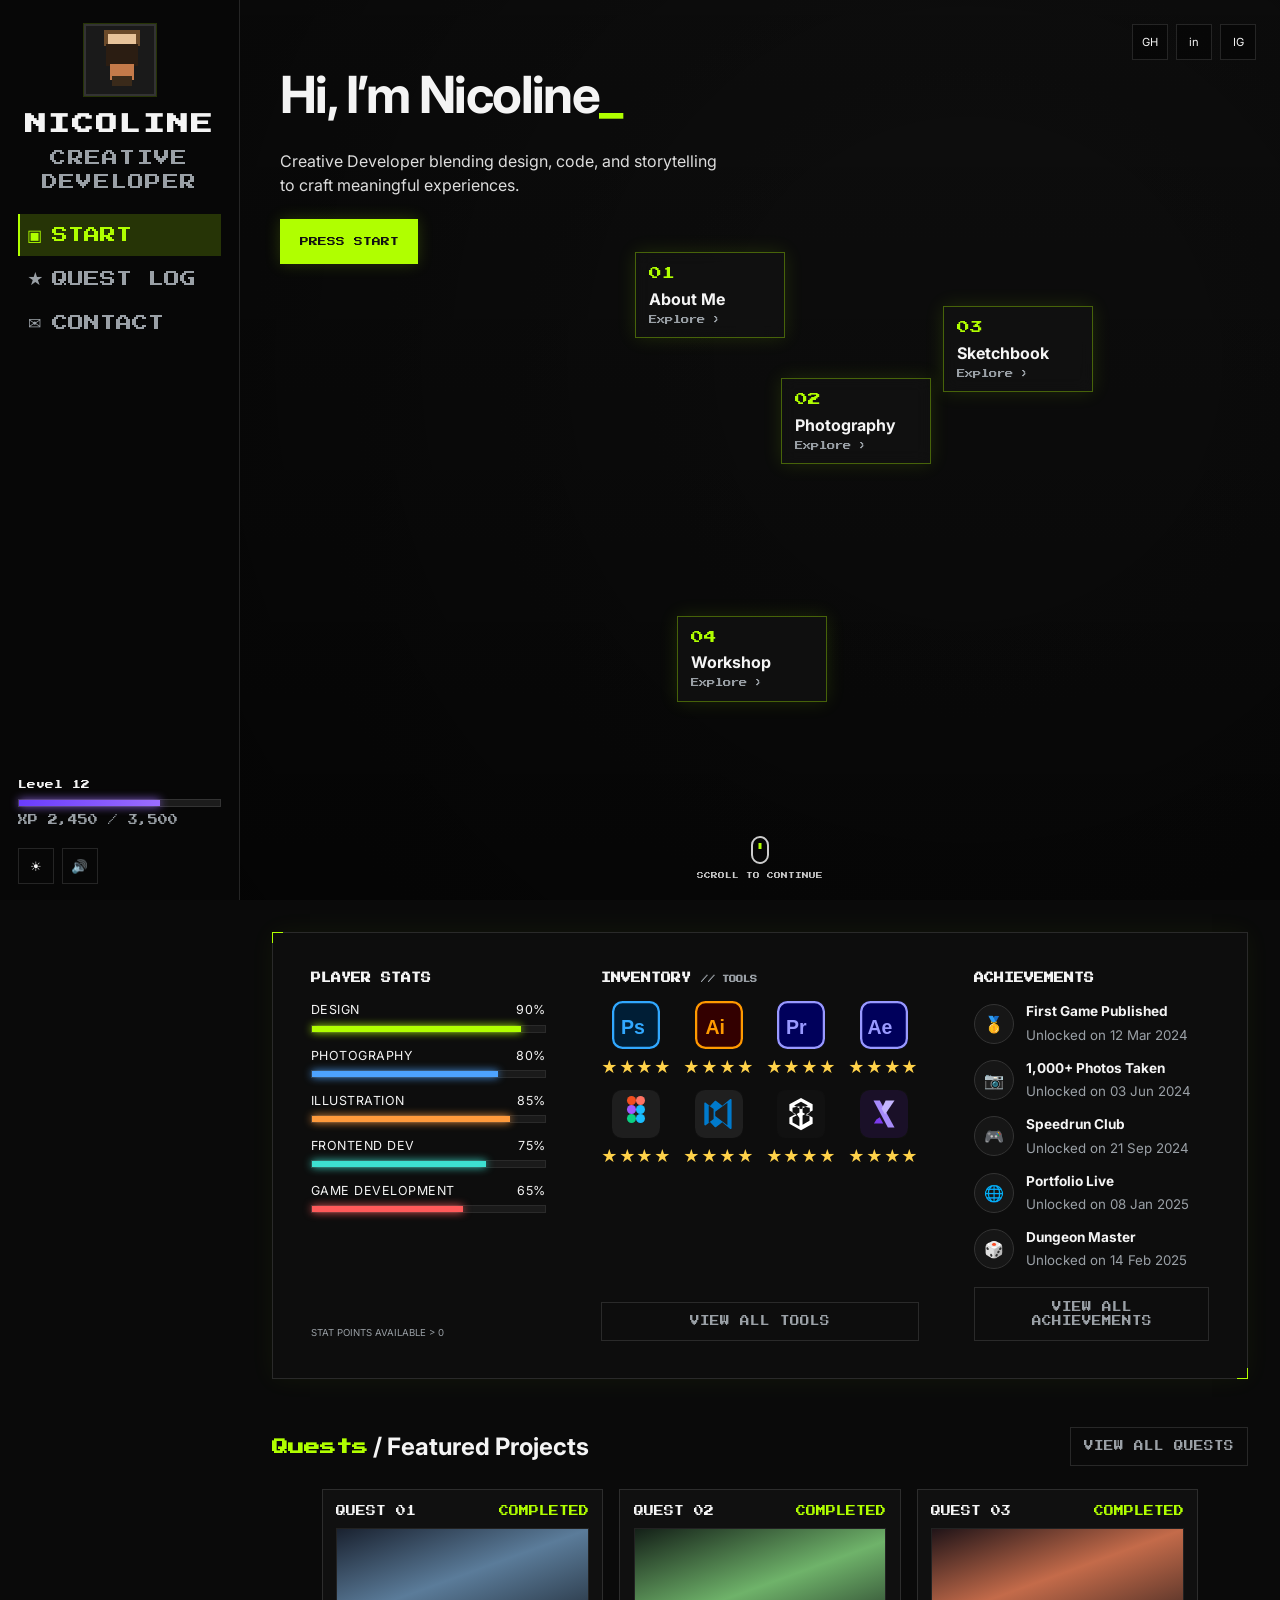
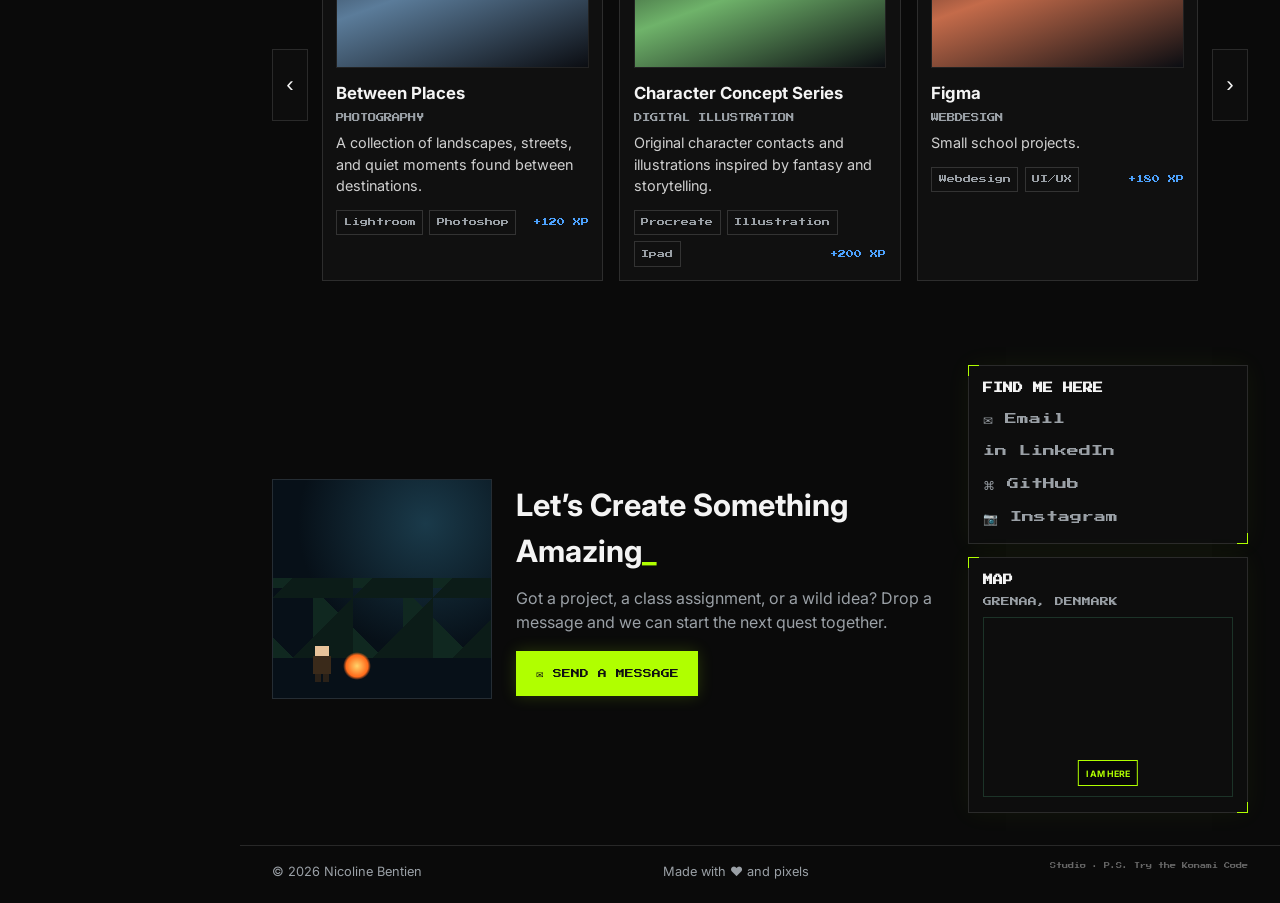
==== commit 2fad7080: "Update Home-page.html" ====
--- a/Home-page.html
+++ b/Home-page.html
@@ -36,7 +36,7 @@
         <div class="pixel-avatar" aria-hidden="true"></div>
       </div>
       <div class="Name-text">
-        <h1 class="css-name">NICO</h1>
+        <h1 class="css-name">NICOLINE</h1>
         <p class="css-role">Creative Developer</p>
       </div>
     </a>
